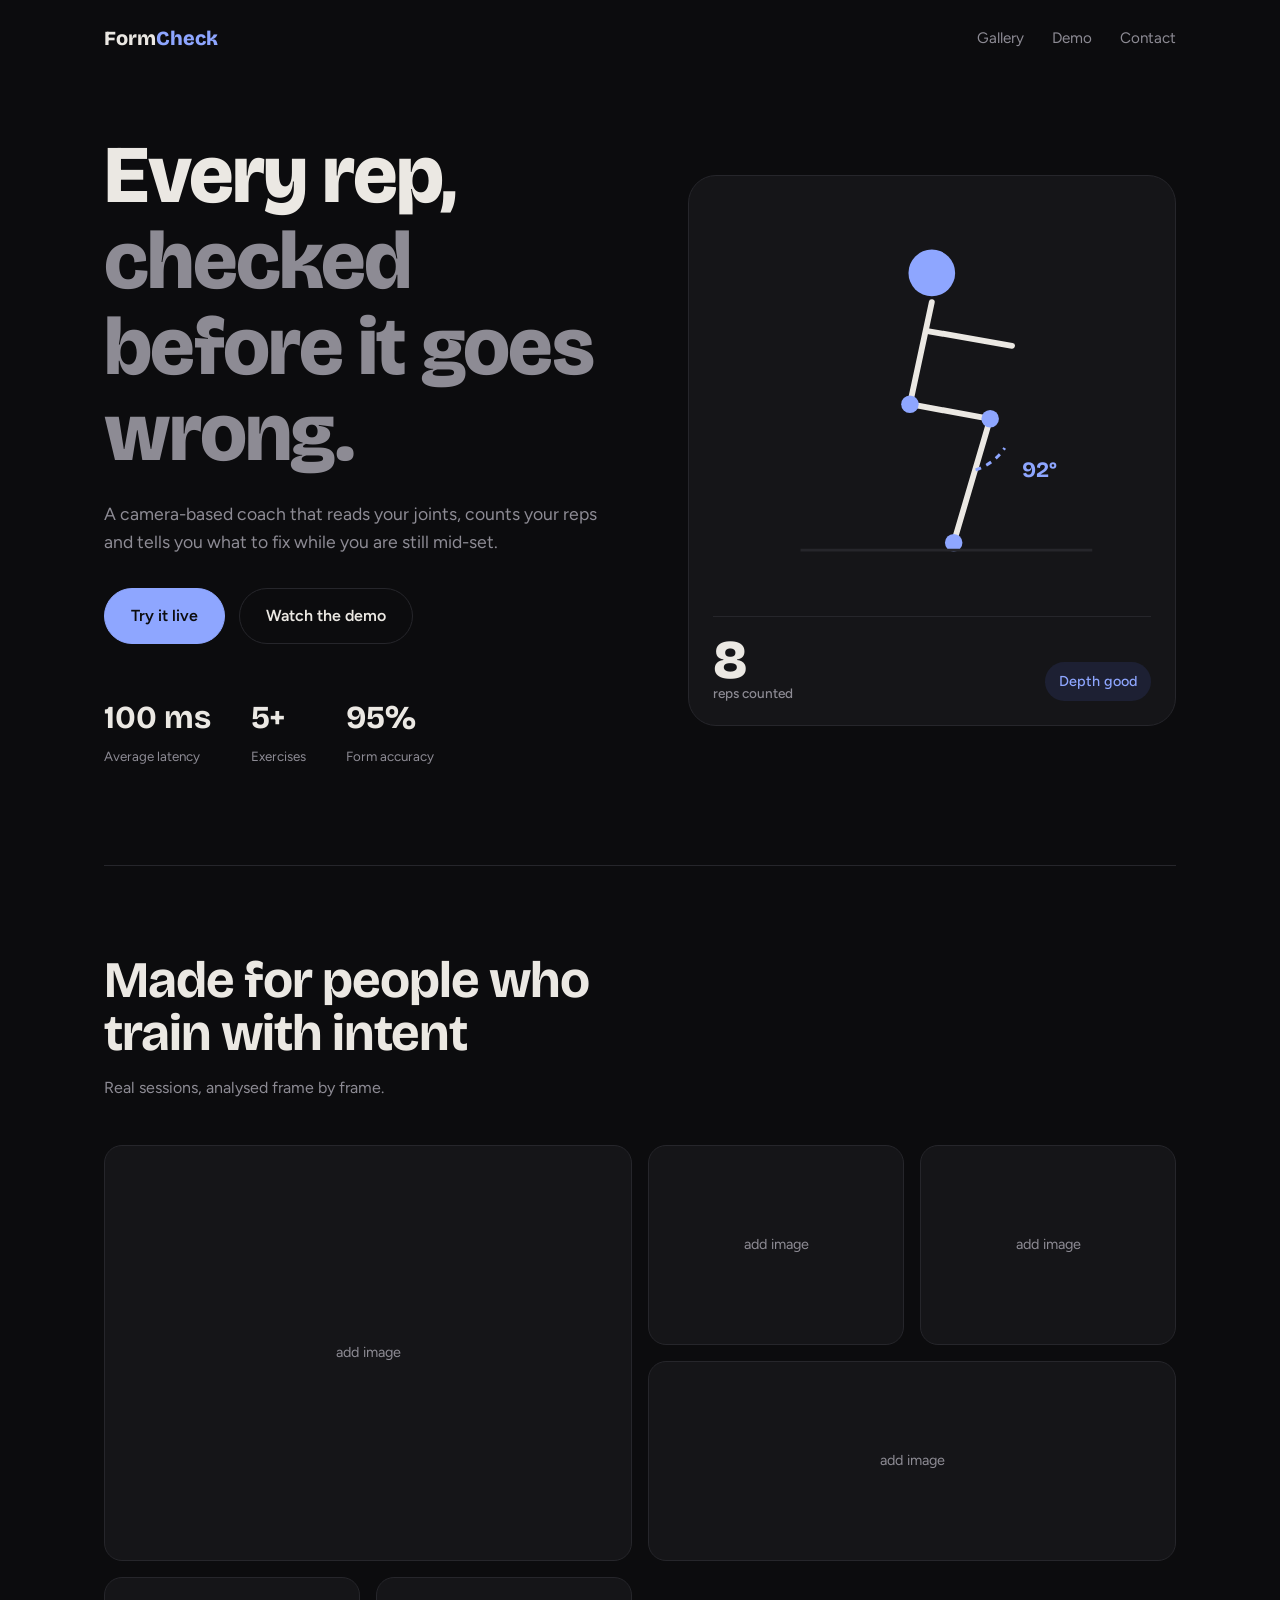
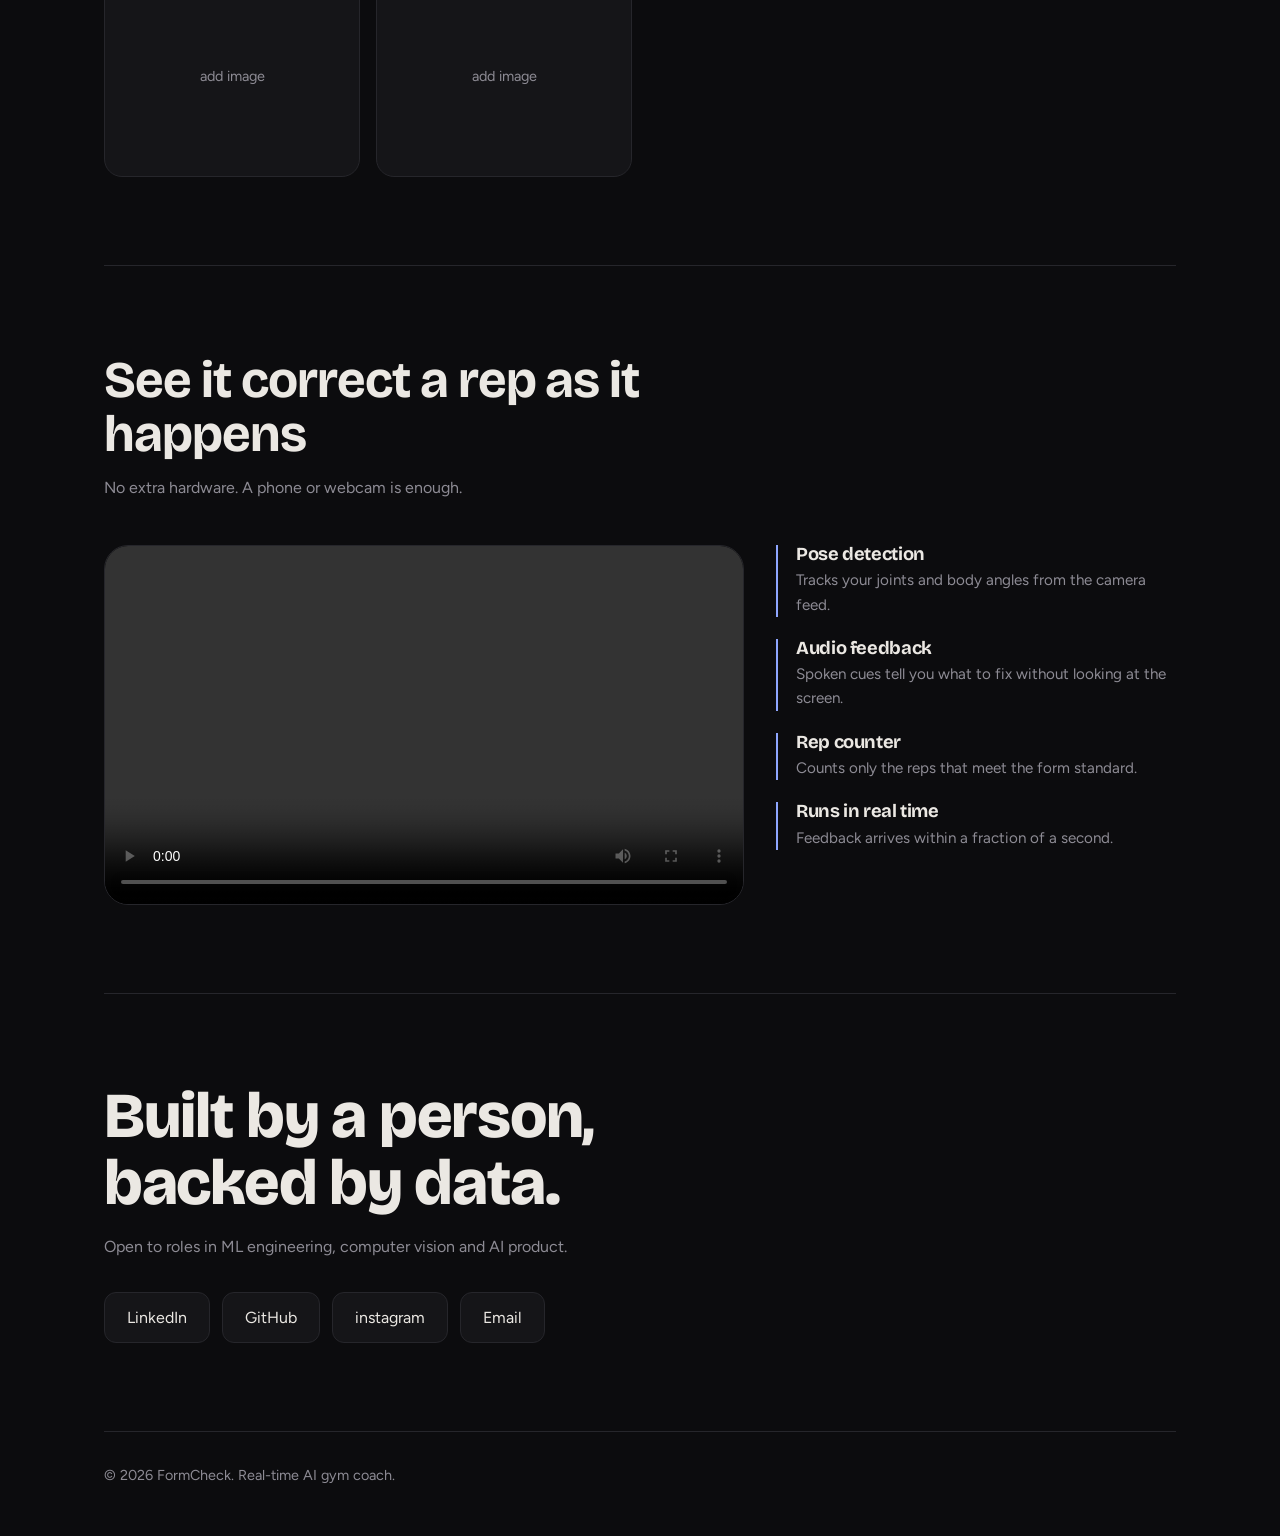
==== index.html @ 4131dc93 "Initial landing page" ====
<!doctype html>
<html lang="en">
<head>
<meta charset="UTF-8" />
<meta name="viewport" content="width=device-width, initial-scale=1.0" />
<title>FormCheck – Real-time AI Gym Coach</title>
<link rel="preconnect" href="https://fonts.googleapis.com" />
<link rel="preconnect" href="https://fonts.gstatic.com" crossorigin />
<link href="https://fonts.googleapis.com/css2?family=Bricolage+Grotesque:opsz,wght@12..96,500;12..96,700;12..96,800&family=Figtree:wght@400;500;600&display=swap" rel="stylesheet" />
<link rel="stylesheet" href="style.css" />
</head>
<body>
<div class="wrap">
  <nav class="nav">
    <div class="brand">Form<i>Check</i></div>
    <div class="nav-links">
      <a href="#gallery">Gallery</a>
      <a href="#demo">Demo</a>
      <a href="#contact">Contact</a>
    </div>
  </nav>

  <header class="hero">
    <div>
      <h1>Every rep, <span>checked before it goes wrong.</span></h1>
      <p>A camera-based coach that reads your joints, counts your reps and tells you what to fix while you are still mid-set.</p>
      <div class="btns">
        <a class="btn primary" href="https://ai--realtime-gym-coach.streamlit.app/" target="_blank" rel="noopener noreferrer">Try it live</a>
        <a class="btn ghost" href="#demo">Watch the demo</a>
      </div>
      <div class="stats">
        <div><b>100 ms</b><small>Average latency</small></div>
        <div><b>5+</b><small>Exercises</small></div>
        <div><b>95%</b><small>Form accuracy</small></div>
      </div>
    </div>

    <div class="pose" aria-label="Live squat analysis preview">
      <svg viewBox="0 0 300 280" role="img" aria-label="Stick figure squatting with knee angle">
        <g id="figure">
          <path class="bone" d="M150 70 L135 140" />
          <path class="bone" d="M135 140 L190 150" />
          <path class="bone" d="M190 150 L165 235" />
          <path class="bone" d="M148 90 L205 100" />
          <circle class="joint" cx="150" cy="50" r="16" />
          <circle class="joint" cx="135" cy="140" r="6" />
          <circle class="joint" cx="190" cy="150" r="6" />
          <circle class="joint" cx="165" cy="235" r="6" />
          <path class="arc" d="M180 185 A38 38 0 0 0 200 170" />
          <text x="212" y="190" id="angle">92°</text>
        </g>
        <line x1="60" y1="240" x2="260" y2="240" stroke="#26262b" stroke-width="2" />
      </svg>
      <div class="readout">
        <div class="reps"><span id="count">8</span><small>reps counted</small></div>
        <div class="cue" id="cue">Depth good</div>
      </div>
    </div>
  </header>

  <section id="gallery">
    <div class="sec-head">
      <h2>Made for people who train with intent</h2>
      <p>Real sessions, analysed frame by frame.</p>
    </div>
    <div class="bento">
      <div class="tile big"><img src="./IMGs/i1.png" alt="Squat form analysis" onerror="this.parentElement.classList.add('placeholder')" /></div>
      <div class="tile"><img src="./IMGs/i2.png" alt="Deadlift posture feedback" onerror="this.parentElement.classList.add('placeholder')" /></div>
      <div class="tile"><img src="./IMGs/i3.png" alt="Overhead press alignment" onerror="this.parentElement.classList.add('placeholder')" /></div>
      <div class="tile wide"><img src="./IMGs/i4.png" alt="Lunge tracking" onerror="this.parentElement.classList.add('placeholder')" /></div>
      <div class="tile"><img src="./IMGs/i5.png" alt="Push-up form" onerror="this.parentElement.classList.add('placeholder')" /></div>
      <div class="tile"><img src="./IMGs/i6.png" alt="Rep counting overlay" onerror="this.parentElement.classList.add('placeholder')" /></div>
    </div>
  </section>

  <section id="demo">
    <div class="sec-head">
      <h2>See it correct a rep as it happens</h2>
      <p>No extra hardware. A phone or webcam is enough.</p>
    </div>
    <div class="demo">
      <div class="video"><video src="videos/video.mp4" controls playsinline></video></div>
      <ul class="features">
        <li><h3>Pose detection</h3><p>Tracks your joints and body angles from the camera feed.</p></li>
        <li><h3>Audio feedback</h3><p>Spoken cues tell you what to fix without looking at the screen.</p></li>
        <li><h3>Rep counter</h3><p>Counts only the reps that meet the form standard.</p></li>
        <li><h3>Runs in real time</h3><p>Feedback arrives within a fraction of a second.</p></li>
      </ul>
    </div>
  </section>

  <section class="contact" id="contact">
    <h2>Built by a person, backed by data.</h2>
    <p>Open to roles in ML engineering, computer vision and AI product.</p>
    <div class="links">
      <a href="https://www.linkedin.com/in/surajkhade-sk072005/" target="_blank" rel="noopener">LinkedIn</a>
      <a href="https://github.com/Surajkhade07" target="_blank" rel="noopener">GitHub</a>
      <a href="https://twitter.com/YOUR-HANDLE" target="_blank" rel="noopener">instagram</a>
      <a href="khadesuraj80@gmail.com">Email</a>
    </div>
  </section>

  <footer>© 2026 FormCheck. Real-time AI gym coach.</footer>
</div>

<script>
  // Demo readout: the rep counter and knee angle cycle to show the product idea.
  (function () {
    var reduce = window.matchMedia("(prefers-reduced-motion: reduce)").matches;
    if (reduce) return;
    var count = document.getElementById("count");
    var angle = document.getElementById("angle");
    var cue = document.getElementById("cue");
    var fig = document.getElementById("figure");
    var n = 8, down = false;
    setInterval(function () {
      down = !down;
      fig.style.transform = down ? "translateY(0)" : "translateY(-14px)";
      angle.textContent = down ? "92°" : "141°";
      cue.textContent = down ? "Depth good" : "Stand tall";
      if (!down) { n++; count.textContent = n; }
    }, 1400);
  })();
</script>
</body>
</html>
---- style.css ----
:root {
  --bg: #0c0c0e;
  --panel: #151518;
  --line: #26262b;
  --text: #ebe8e3;
  --muted: #8d8b94;
  --accent: #8ea6ff;
  --radius: 18px;
}
* { box-sizing: border-box; margin: 0; padding: 0; }
html { scroll-behavior: smooth; }
body {
  background: var(--bg);
  color: var(--text);
  font-family: "Figtree", system-ui, sans-serif;
  line-height: 1.6;
}
a { color: inherit; text-decoration: none; }
:focus-visible { outline: 2px solid var(--accent); outline-offset: 3px; }
.wrap { max-width: 1120px; margin: 0 auto; padding: 0 24px; }
h1, h2, h3 { font-family: "Bricolage Grotesque", sans-serif; line-height: 1.05; letter-spacing: -0.02em; }

/* NAV */
.nav { display: flex; justify-content: space-between; align-items: center; padding: 22px 0; }
.brand { font-family: "Bricolage Grotesque", sans-serif; font-weight: 800; font-size: 1.25rem; }
.brand i { color: var(--accent); font-style: normal; }
.nav-links { display: flex; gap: 28px; color: var(--muted); font-size: .95rem; }
.nav-links a:hover { color: var(--text); }

/* HERO */
.hero { display: grid; grid-template-columns: 1.1fr 1fr; gap: 48px; align-items: center; padding: 56px 0 96px; }
.hero h1 { font-size: clamp(2.8rem, 6.4vw, 5.4rem); font-weight: 800; }
.hero h1 span { color: var(--muted); }
.hero p { margin: 24px 0 32px; color: var(--muted); font-size: 1.1rem; max-width: 46ch; }
.btns { display: flex; gap: 14px; flex-wrap: wrap; }
.btn { padding: 14px 26px; border-radius: 999px; font-weight: 600; border: 1px solid var(--line); transition: background .2s, border-color .2s; }
.btn.primary { background: var(--accent); color: #0c0c0e; border-color: var(--accent); }
.btn.primary:hover { background: #a9bbff; }
.btn.ghost:hover { border-color: var(--muted); }
.stats { display: flex; gap: 40px; margin-top: 48px; }
.stats b { display: block; font-family: "Bricolage Grotesque", sans-serif; font-size: 2rem; }
.stats small { color: var(--muted); }

/* POSE PANEL */
.pose { background: var(--panel); border: 1px solid var(--line); border-radius: 28px; padding: 24px; position: relative; }
.pose svg { width: 100%; height: auto; display: block; }
.pose .bone { stroke: var(--text); stroke-width: 4; stroke-linecap: round; fill: none; }
.pose .joint { fill: var(--accent); }
.pose .arc { stroke: var(--accent); stroke-width: 2; fill: none; stroke-dasharray: 4 4; }
.pose text { fill: var(--accent); font-family: "Bricolage Grotesque", sans-serif; font-size: 15px; font-weight: 700; }
.readout { display: flex; justify-content: space-between; align-items: flex-end; margin-top: 8px; padding-top: 16px; border-top: 1px solid var(--line); }
.reps { font-family: "Bricolage Grotesque", sans-serif; font-size: 3.4rem; font-weight: 800; line-height: 1; }
.reps small { display: block; font-family: "Figtree", sans-serif; font-size: .85rem; font-weight: 500; color: var(--muted); }
.cue { background: #1d2033; color: var(--accent); padding: 8px 14px; border-radius: 999px; font-size: .9rem; font-weight: 500; }

/* SECTIONS */
section { padding: 88px 0; border-top: 1px solid var(--line); }
.sec-head { max-width: 560px; margin-bottom: 44px; }
.sec-head h2 { font-size: clamp(2rem, 4vw, 3.2rem); font-weight: 700; }
.sec-head p { color: var(--muted); margin-top: 14px; }

/* GALLERY BENTO */
.bento { display: grid; grid-template-columns: repeat(4, 1fr); grid-auto-rows: 200px; gap: 16px; }
.tile { background: var(--panel); border: 1px solid var(--line); border-radius: var(--radius); overflow: hidden; position: relative; }
.tile img { width: 100%; height: 100%; object-fit: cover; display: block; }
.tile.big { grid-column: span 2; grid-row: span 2; }
.tile.wide { grid-column: span 2; }
.tile.placeholder { display: grid; place-items: center; color: var(--muted); font-size: .9rem; }
.tile.placeholder::after { content: "add image"; }
.tile.placeholder img { display: none; }

/* DEMO */
.demo { display: grid; grid-template-columns: 1.6fr 1fr; gap: 32px; align-items: start; }
.video { border-radius: 24px; overflow: hidden; border: 1px solid var(--line); background: #000; aspect-ratio: 16/9; }
.video video { width: 100%; height: 100%; display: block; object-fit: cover; }
.features { list-style: none; display: grid; gap: 22px; }
.features li { padding-left: 18px; border-left: 2px solid var(--accent); }
.features h3 { font-size: 1.15rem; margin-bottom: 4px; }
.features p { color: var(--muted); font-size: .95rem; }

/* CONTACT */
.contact h2 { font-size: clamp(2.2rem, 5vw, 4rem); font-weight: 800; max-width: 14ch; }
.contact p { color: var(--muted); margin: 18px 0 32px; max-width: 48ch; }
.links { display: flex; flex-wrap: wrap; gap: 12px; }
.links a { padding: 12px 22px; border: 1px solid var(--line); border-radius: 12px; background: var(--panel); transition: border-color .2s, color .2s; }
.links a:hover { border-color: var(--accent); color: var(--accent); }
footer { padding: 32px 0 48px; color: var(--muted); font-size: .9rem; border-top: 1px solid var(--line); }

/* load-in: one orchestrated moment */
.pose { animation: rise .8s ease both; }
@keyframes rise { from { opacity: 0; transform: translateY(20px); } to { opacity: 1; transform: none; } }
#figure { transition: transform .9s ease-in-out; }
@media (prefers-reduced-motion: reduce) { .pose { animation: none; } #figure { transition: none; } html { scroll-behavior: auto; } }

/* RESPONSIVE */
@media (max-width: 860px) {
  .hero, .demo { grid-template-columns: 1fr; }
  .bento { grid-template-columns: repeat(2, 1fr); grid-auto-rows: 170px; }
  .nav-links { gap: 16px; }
}
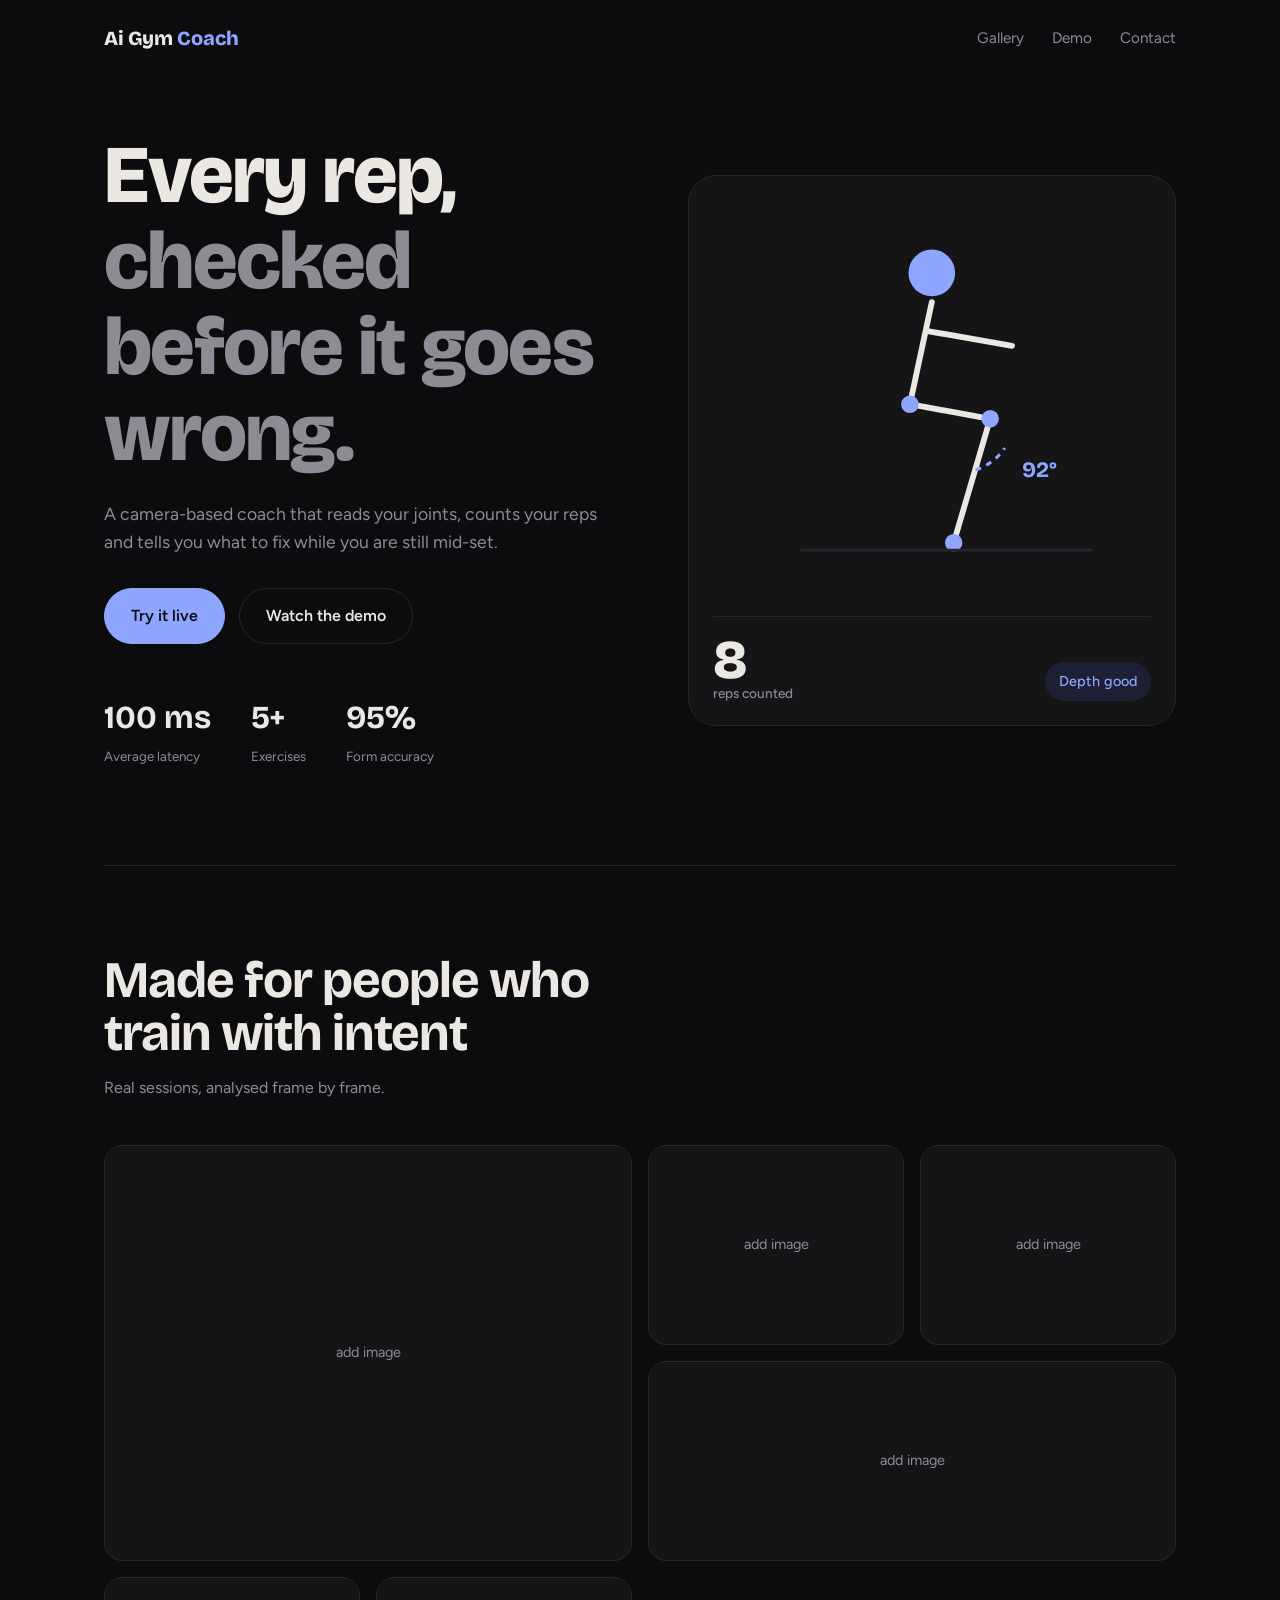
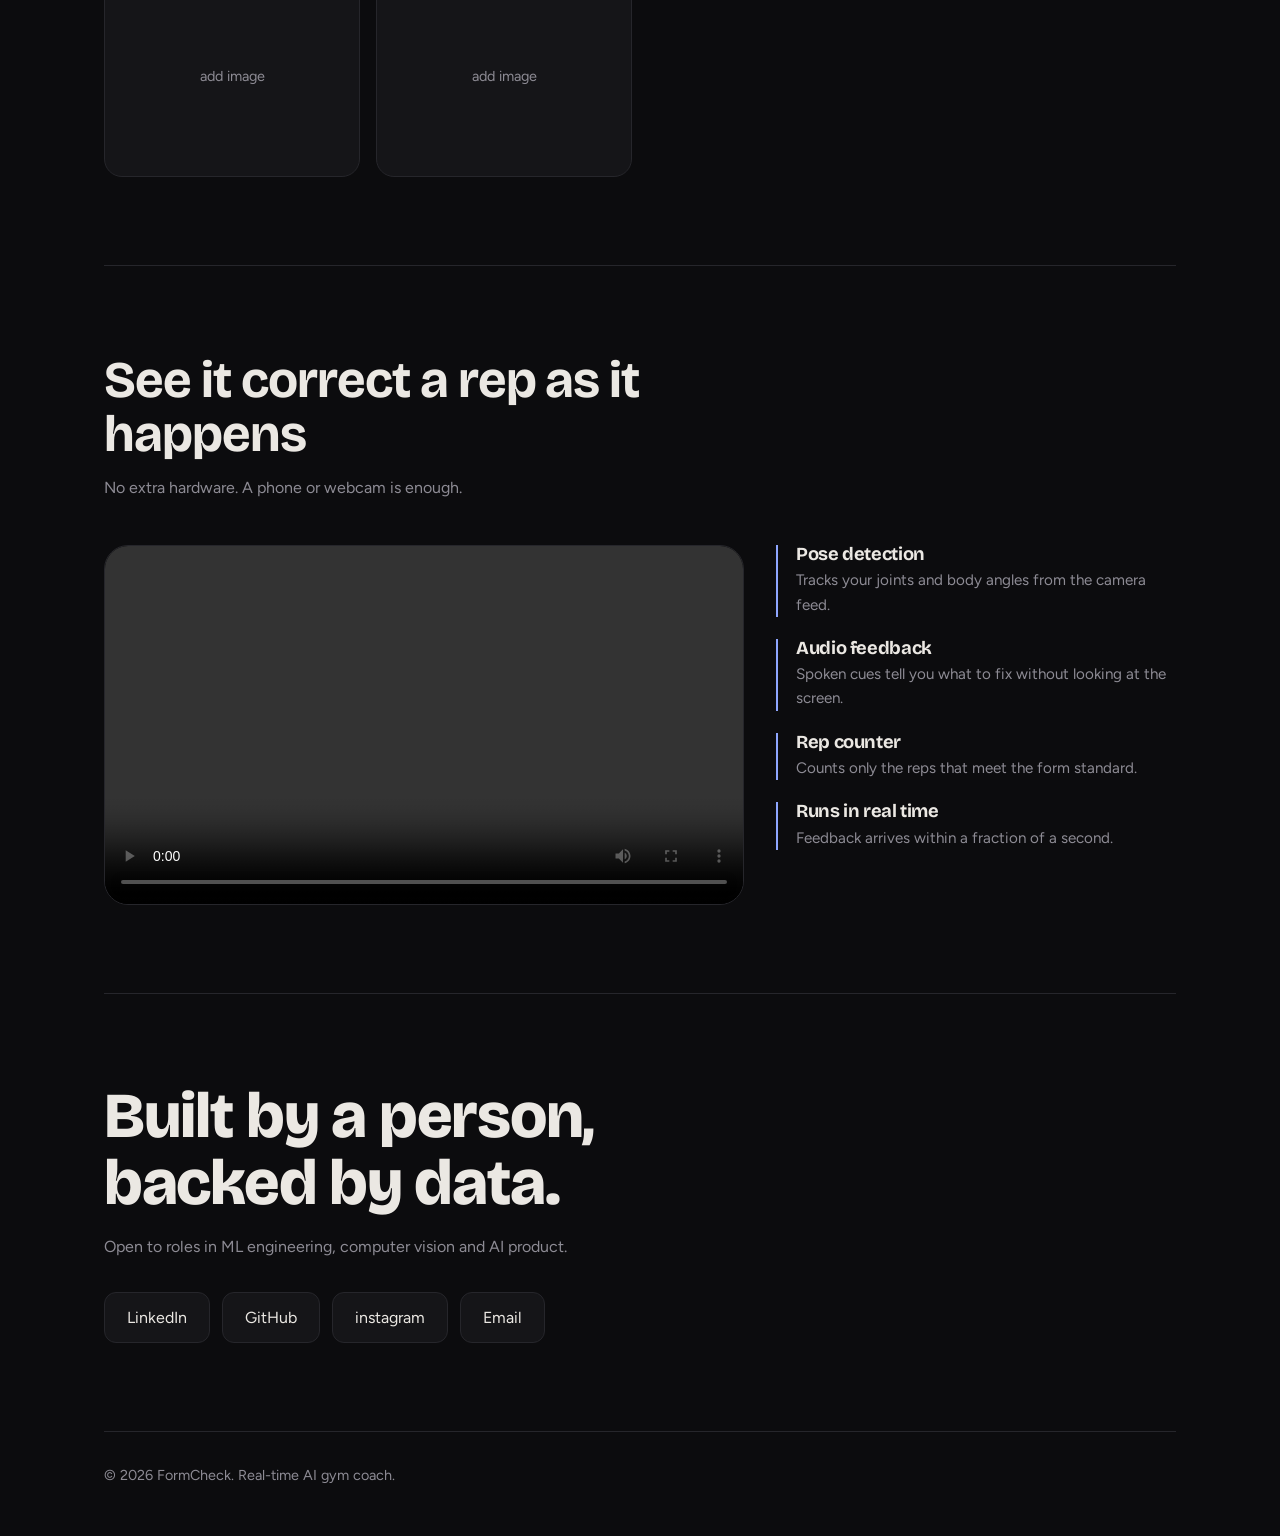
==== commit b124f317: "changes" ====
--- a/index.html
+++ b/index.html
@@ -12,7 +12,7 @@
 <body>
 <div class="wrap">
   <nav class="nav">
-    <div class="brand">Form<i>Check</i></div>
+    <div class="brand">Ai Gym <i>Coach</i></div>
     <div class="nav-links">
       <a href="#gallery">Gallery</a>
       <a href="#demo">Demo</a>
@@ -95,7 +95,10 @@
     <div class="links">
       <a href="https://www.linkedin.com/in/surajkhade-sk072005/" target="_blank" rel="noopener">LinkedIn</a>
       <a href="https://github.com/Surajkhade07" target="_blank" rel="noopener">GitHub</a>
-      <a href="https://twitter.com/YOUR-HANDLE" target="_blank" rel="noopener">instagram</a>
+      <a href="https://twitter.com/YOUR-HANDLE
+      
+      
+      " target="_blank" rel="noopener">instagram</a>
       <a href="khadesuraj80@gmail.com">Email</a>
     </div>
   </section>
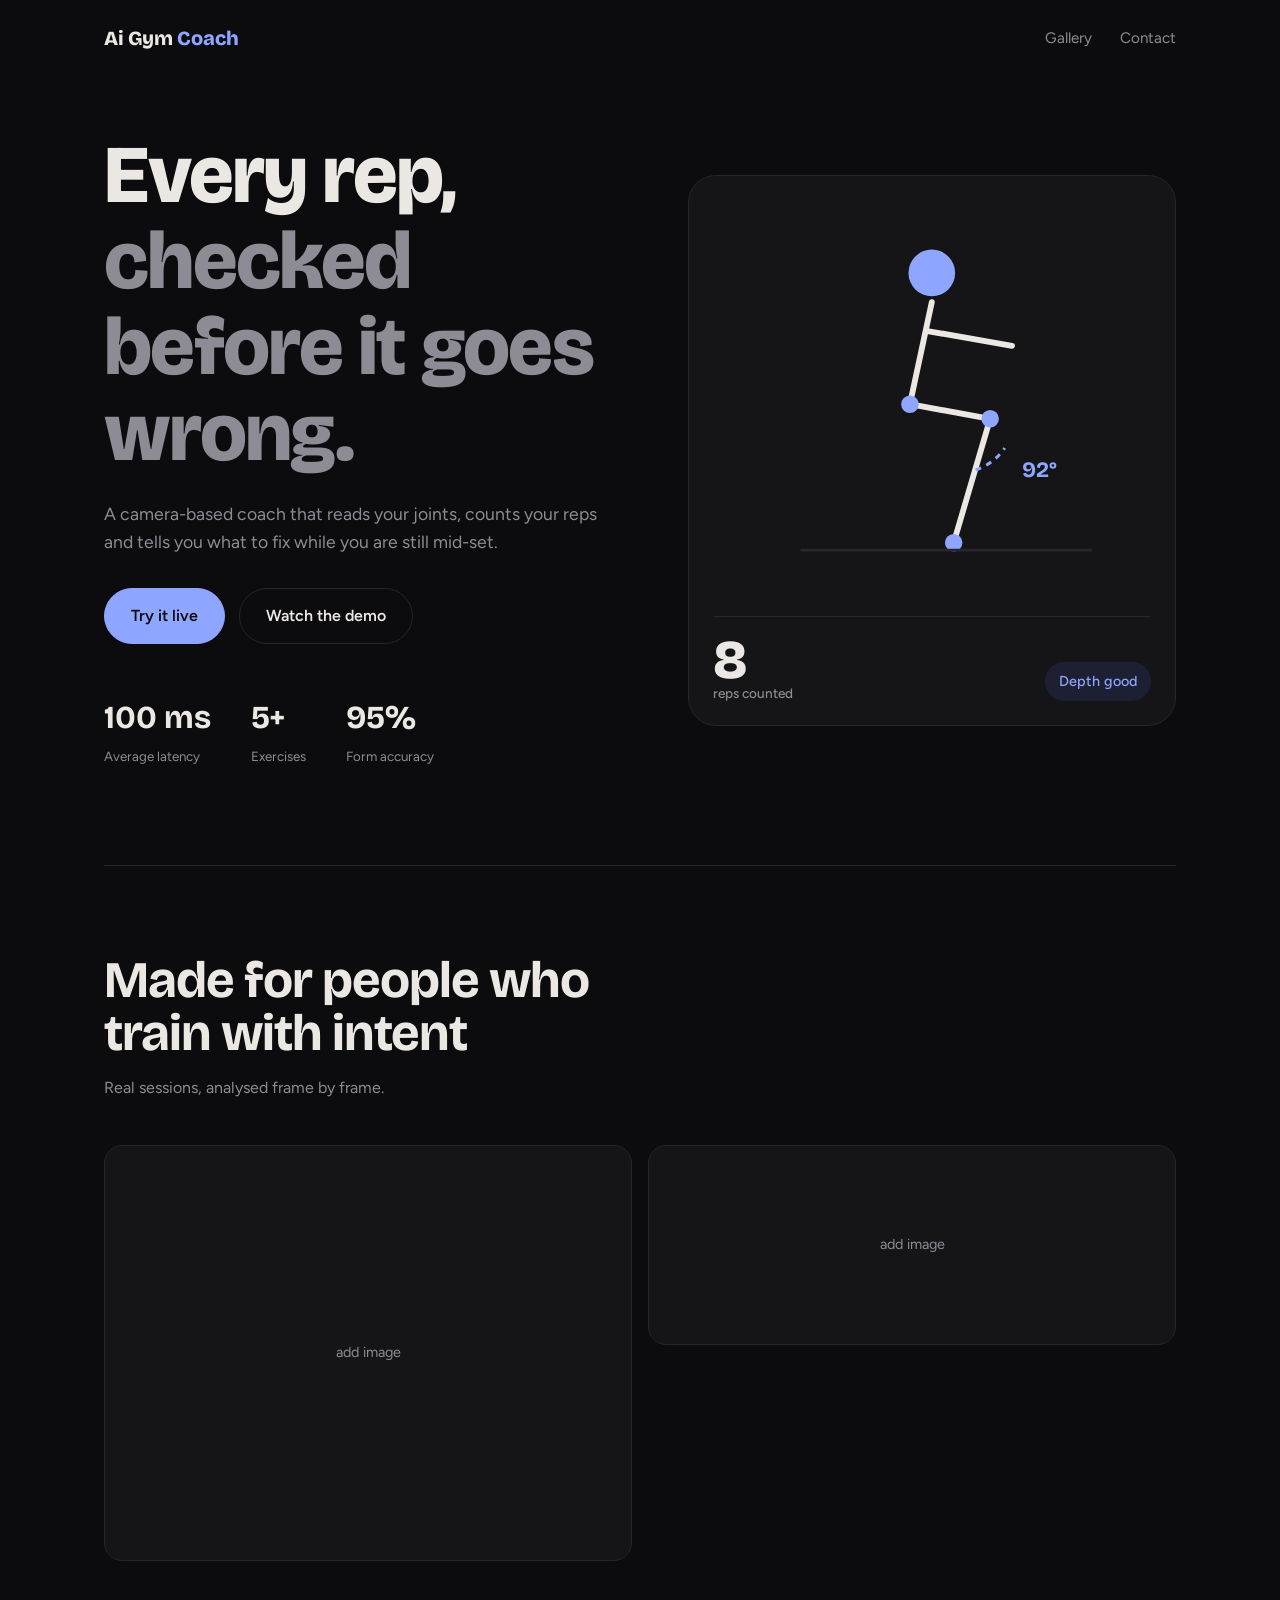
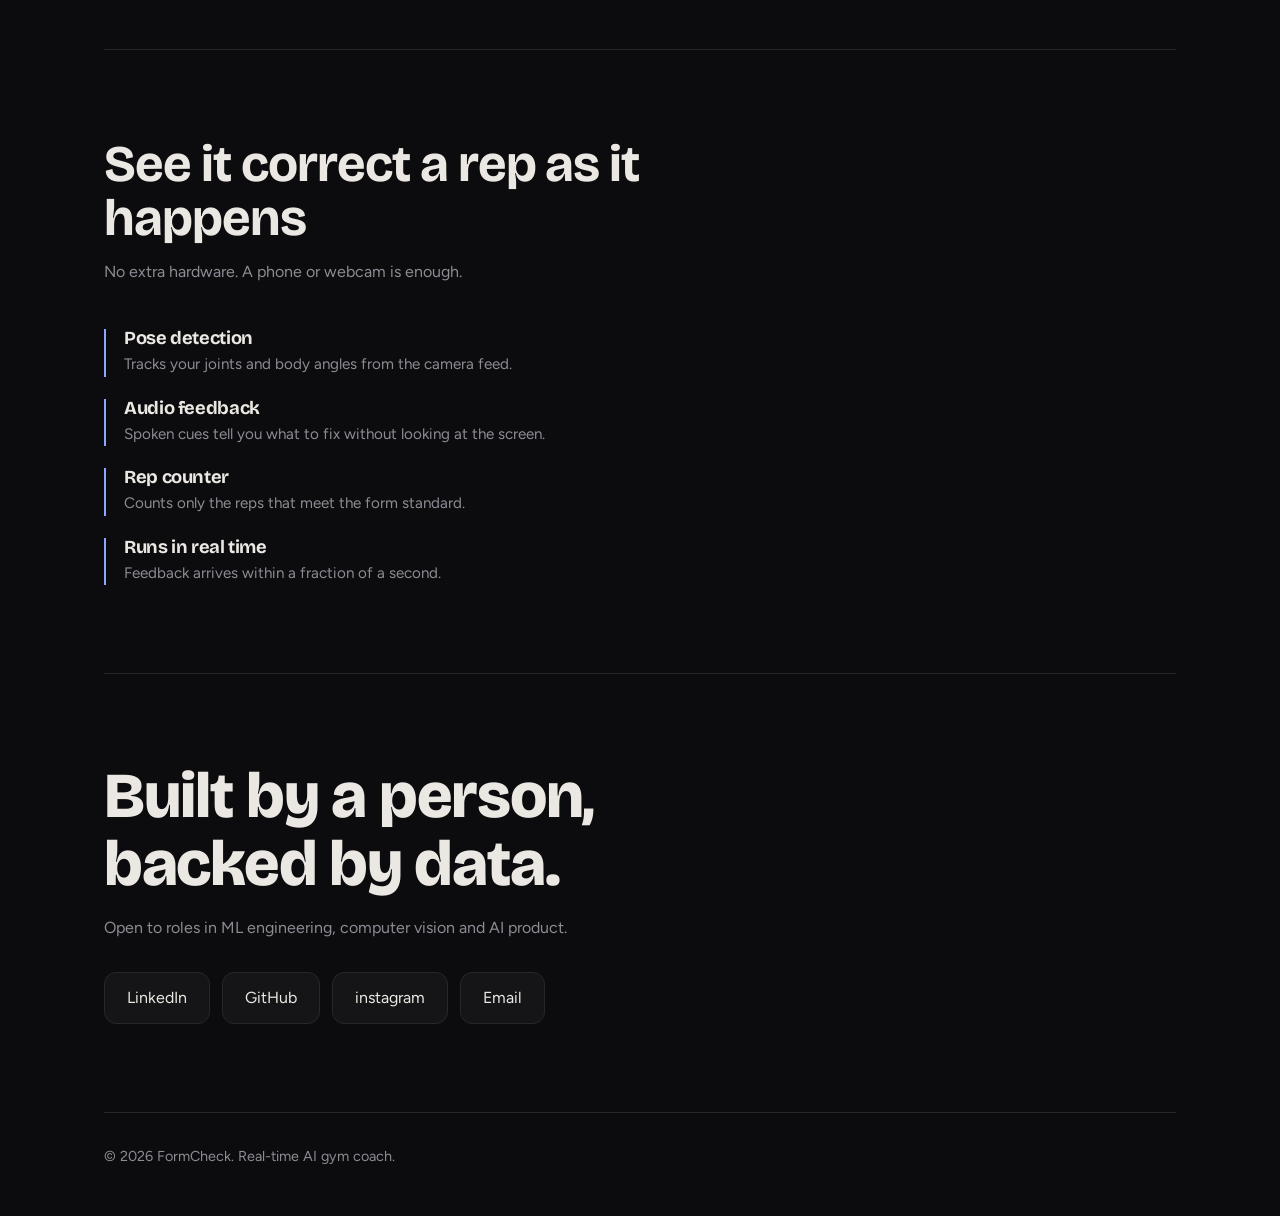
==== commit c0269eee: "Update nav links and gallery tiles" ====
--- a/index.html
+++ b/index.html
@@ -15,7 +15,6 @@
     <div class="brand">Ai Gym <i>Coach</i></div>
     <div class="nav-links">
       <a href="#gallery">Gallery</a>
-      <a href="#demo">Demo</a>
       <a href="#contact">Contact</a>
     </div>
   </nav>
@@ -64,12 +63,8 @@
       <p>Real sessions, analysed frame by frame.</p>
     </div>
     <div class="bento">
-      <div class="tile big"><img src="./IMGs/i1.png" alt="Squat form analysis" onerror="this.parentElement.classList.add('placeholder')" /></div>
-      <div class="tile"><img src="./IMGs/i2.png" alt="Deadlift posture feedback" onerror="this.parentElement.classList.add('placeholder')" /></div>
-      <div class="tile"><img src="./IMGs/i3.png" alt="Overhead press alignment" onerror="this.parentElement.classList.add('placeholder')" /></div>
-      <div class="tile wide"><img src="./IMGs/i4.png" alt="Lunge tracking" onerror="this.parentElement.classList.add('placeholder')" /></div>
-      <div class="tile"><img src="./IMGs/i5.png" alt="Push-up form" onerror="this.parentElement.classList.add('placeholder')" /></div>
-      <div class="tile"><img src="./IMGs/i6.png" alt="Rep counting overlay" onerror="this.parentElement.classList.add('placeholder')" /></div>
+      <div class="tile big"><img src="images/img1.png" alt="Squat form analysis" onerror="this.parentElement.classList.add('placeholder')" /></div>
+      <div class="tile wide"><img src="images/img2.png" alt="Lunge tracking" onerror="this.parentElement.classList.add('placeholder')" /></div>
     </div>
   </section>
 
@@ -79,7 +74,7 @@
       <p>No extra hardware. A phone or webcam is enough.</p>
     </div>
     <div class="demo">
-      <div class="video"><video src="videos/video.mp4" controls playsinline></video></div>
+   
       <ul class="features">
         <li><h3>Pose detection</h3><p>Tracks your joints and body angles from the camera feed.</p></li>
         <li><h3>Audio feedback</h3><p>Spoken cues tell you what to fix without looking at the screen.</p></li>
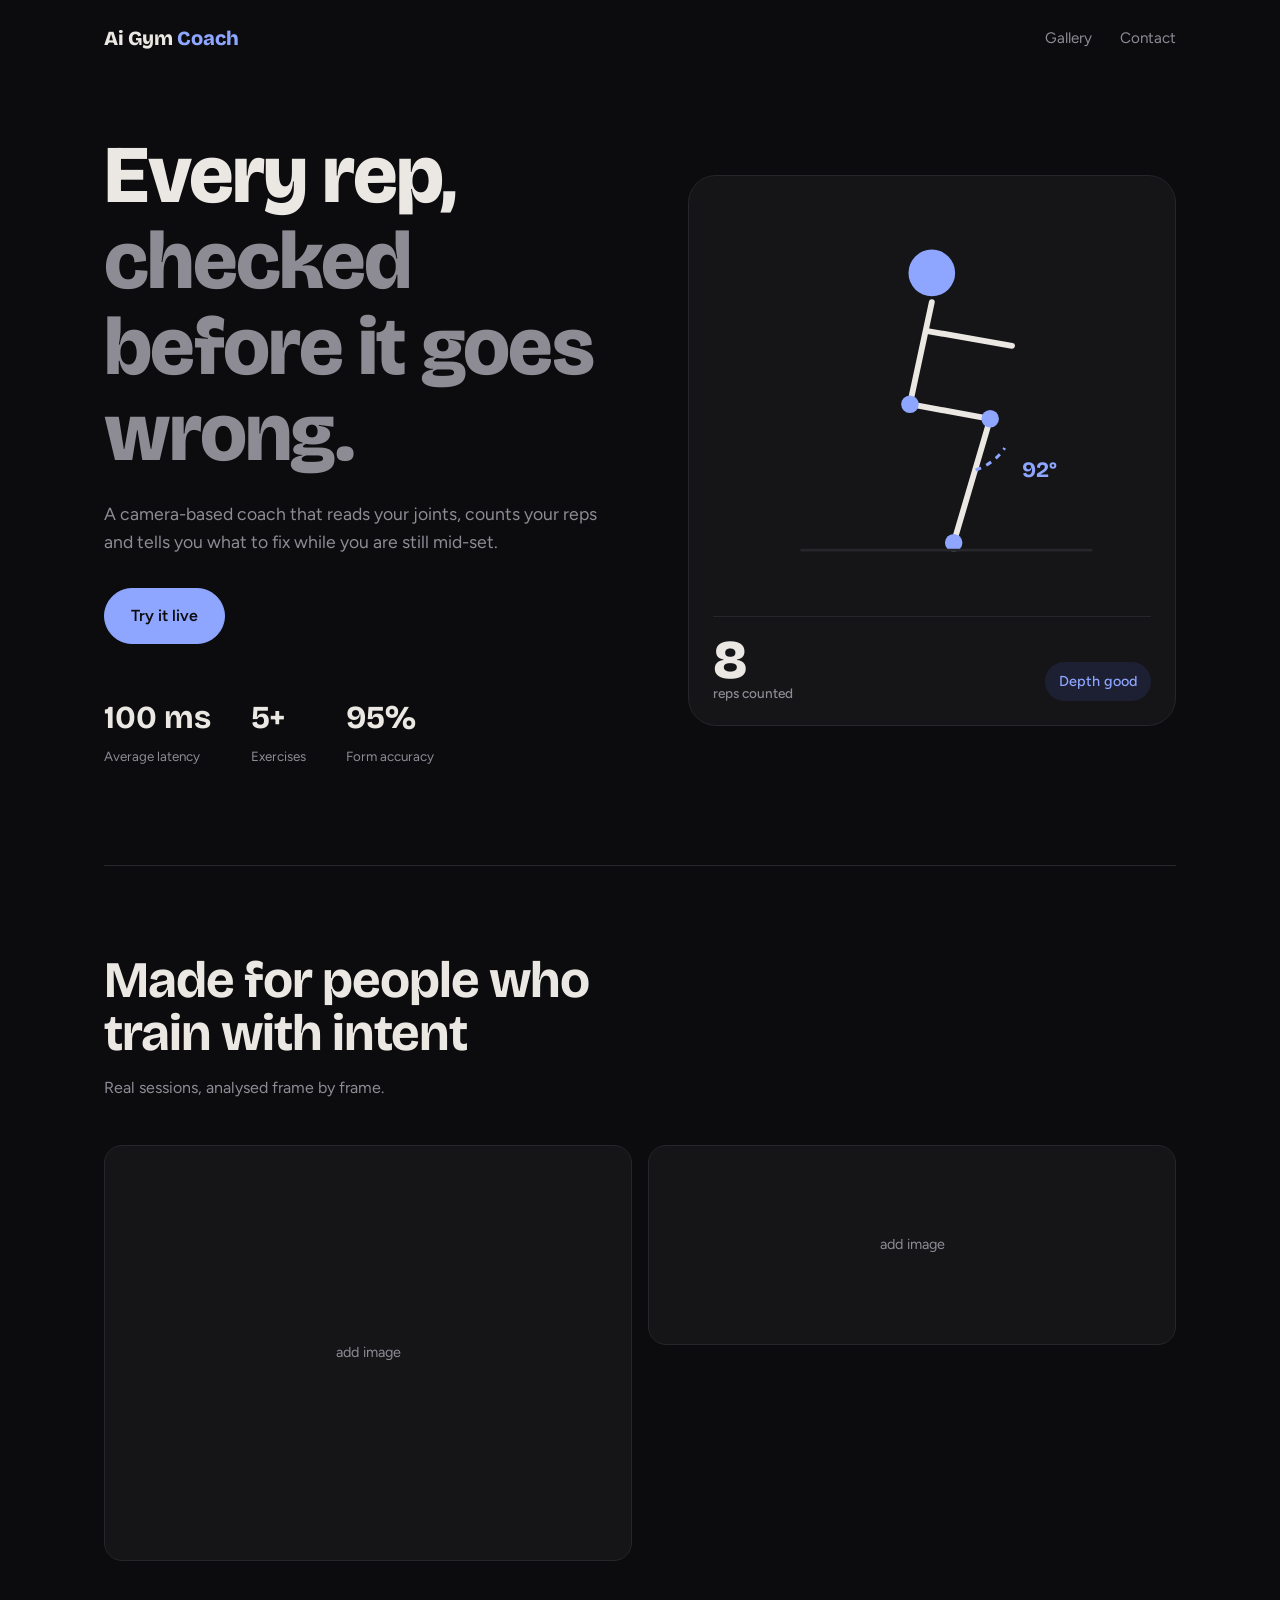
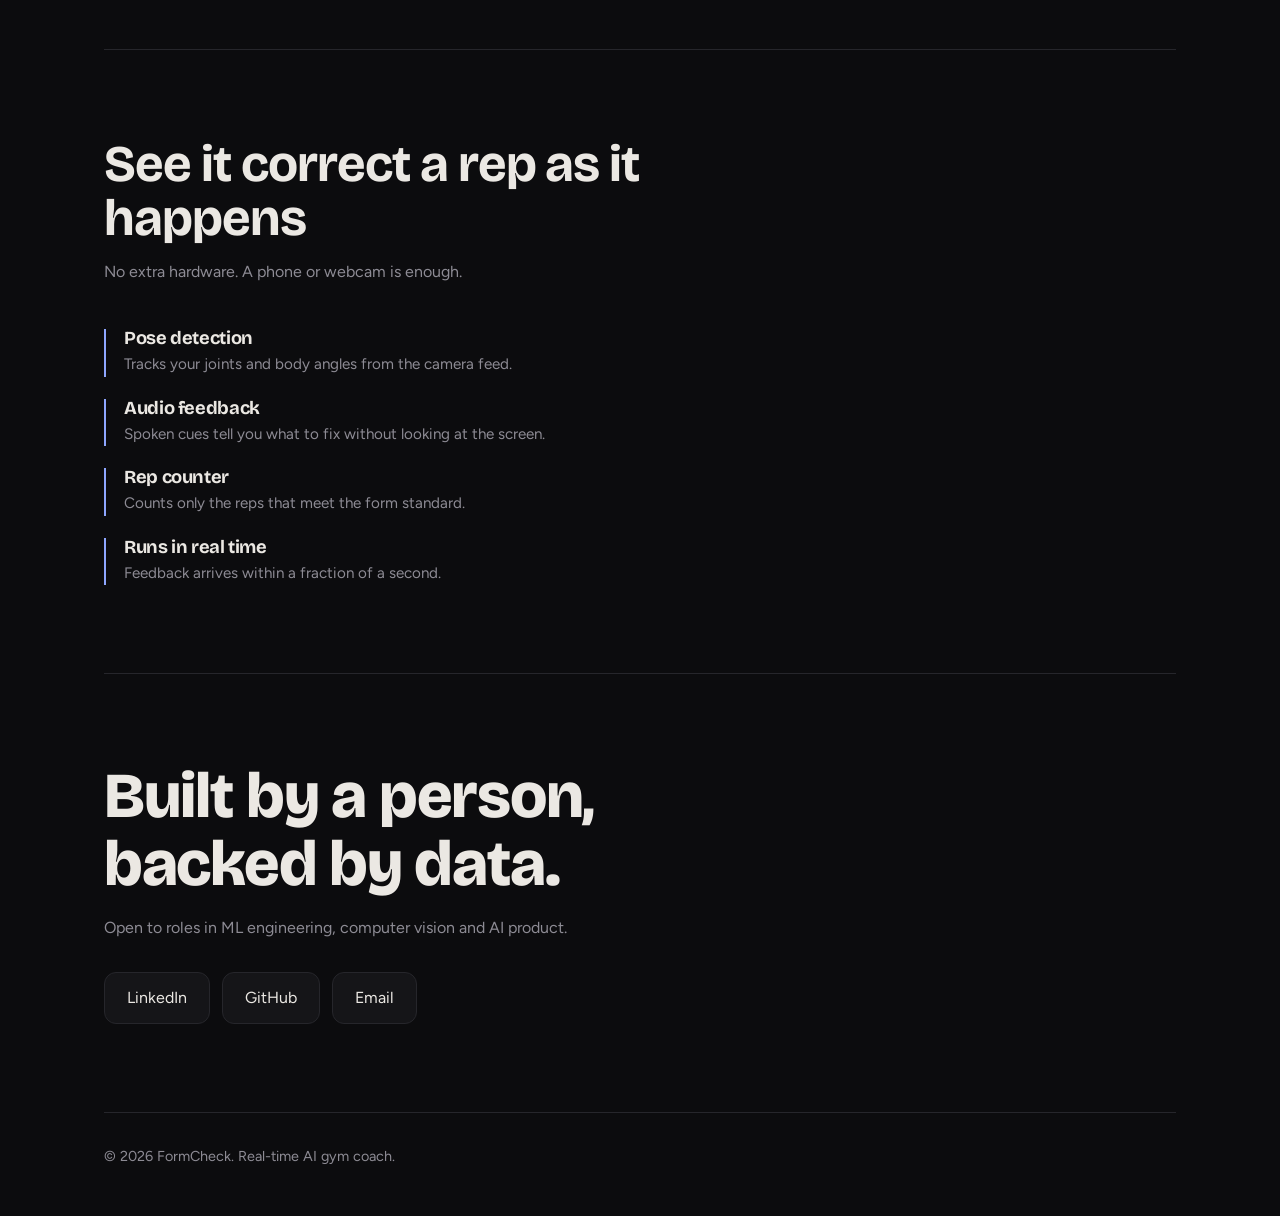
==== commit dd15239a: "Update contact section links and markup formatting" ====
--- a/index.html
+++ b/index.html
@@ -1,124 +1,140 @@
 <!doctype html>
 <html lang="en">
+
 <head>
-<meta charset="UTF-8" />
-<meta name="viewport" content="width=device-width, initial-scale=1.0" />
-<title>FormCheck – Real-time AI Gym Coach</title>
-<link rel="preconnect" href="https://fonts.googleapis.com" />
-<link rel="preconnect" href="https://fonts.gstatic.com" crossorigin />
-<link href="https://fonts.googleapis.com/css2?family=Bricolage+Grotesque:opsz,wght@12..96,500;12..96,700;12..96,800&family=Figtree:wght@400;500;600&display=swap" rel="stylesheet" />
-<link rel="stylesheet" href="style.css" />
+  <meta charset="UTF-8" />
+  <meta name="viewport" content="width=device-width, initial-scale=1.0" />
+  <title>FormCheck – Real-time AI Gym Coach</title>
+  <link rel="preconnect" href="https://fonts.googleapis.com" />
+  <link rel="preconnect" href="https://fonts.gstatic.com" crossorigin />
+  <link
+    href="https://fonts.googleapis.com/css2?family=Bricolage+Grotesque:opsz,wght@12..96,500;12..96,700;12..96,800&family=Figtree:wght@400;500;600&display=swap"
+    rel="stylesheet" />
+  <link rel="stylesheet" href="style.css" />
 </head>
+
 <body>
-<div class="wrap">
-  <nav class="nav">
-    <div class="brand">Ai Gym <i>Coach</i></div>
-    <div class="nav-links">
-      <a href="#gallery">Gallery</a>
-      <a href="#contact">Contact</a>
-    </div>
-  </nav>
+  <div class="wrap">
+    <nav class="nav">
+      <div class="brand">Ai Gym <i>Coach</i></div>
+      <div class="nav-links">
+        <a href="#gallery">Gallery</a>
+        <a href="#contact">Contact</a>
+      </div>
+    </nav>
 
-  <header class="hero">
-    <div>
-      <h1>Every rep, <span>checked before it goes wrong.</span></h1>
-      <p>A camera-based coach that reads your joints, counts your reps and tells you what to fix while you are still mid-set.</p>
-      <div class="btns">
-        <a class="btn primary" href="https://ai--realtime-gym-coach.streamlit.app/" target="_blank" rel="noopener noreferrer">Try it live</a>
-        <a class="btn ghost" href="#demo">Watch the demo</a>
+    <header class="hero">
+      <div>
+        <h1>Every rep, <span>checked before it goes wrong.</span></h1>
+        <p>A camera-based coach that reads your joints, counts your reps and tells you what to fix while you are still
+          mid-set.</p>
+        <div class="btns">
+          <a class="btn primary" href="https://ai--realtime-gym-coach.streamlit.app/" target="_blank"
+            rel="noopener noreferrer">Try it live</a>
+        </div>
+        <div class="stats">
+          <div><b>100 ms</b><small>Average latency</small></div>
+          <div><b>5+</b><small>Exercises</small></div>
+          <div><b>95%</b><small>Form accuracy</small></div>
+        </div>
       </div>
-      <div class="stats">
-        <div><b>100 ms</b><small>Average latency</small></div>
-        <div><b>5+</b><small>Exercises</small></div>
-        <div><b>95%</b><small>Form accuracy</small></div>
+
+      <div class="pose" aria-label="Live squat analysis preview">
+        <svg viewBox="0 0 300 280" role="img" aria-label="Stick figure squatting with knee angle">
+          <g id="figure">
+            <path class="bone" d="M150 70 L135 140" />
+            <path class="bone" d="M135 140 L190 150" />
+            <path class="bone" d="M190 150 L165 235" />
+            <path class="bone" d="M148 90 L205 100" />
+            <circle class="joint" cx="150" cy="50" r="16" />
+            <circle class="joint" cx="135" cy="140" r="6" />
+            <circle class="joint" cx="190" cy="150" r="6" />
+            <circle class="joint" cx="165" cy="235" r="6" />
+            <path class="arc" d="M180 185 A38 38 0 0 0 200 170" />
+            <text x="212" y="190" id="angle">92°</text>
+          </g>
+          <line x1="60" y1="240" x2="260" y2="240" stroke="#26262b" stroke-width="2" />
+        </svg>
+        <div class="readout">
+          <div class="reps"><span id="count">8</span><small>reps counted</small></div>
+          <div class="cue" id="cue">Depth good</div>
+        </div>
       </div>
-    </div>
+    </header>
 
-    <div class="pose" aria-label="Live squat analysis preview">
-      <svg viewBox="0 0 300 280" role="img" aria-label="Stick figure squatting with knee angle">
-        <g id="figure">
-          <path class="bone" d="M150 70 L135 140" />
-          <path class="bone" d="M135 140 L190 150" />
-          <path class="bone" d="M190 150 L165 235" />
-          <path class="bone" d="M148 90 L205 100" />
-          <circle class="joint" cx="150" cy="50" r="16" />
-          <circle class="joint" cx="135" cy="140" r="6" />
-          <circle class="joint" cx="190" cy="150" r="6" />
-          <circle class="joint" cx="165" cy="235" r="6" />
-          <path class="arc" d="M180 185 A38 38 0 0 0 200 170" />
-          <text x="212" y="190" id="angle">92°</text>
-        </g>
-        <line x1="60" y1="240" x2="260" y2="240" stroke="#26262b" stroke-width="2" />
-      </svg>
-      <div class="readout">
-        <div class="reps"><span id="count">8</span><small>reps counted</small></div>
-        <div class="cue" id="cue">Depth good</div>
+    <section id="gallery">
+      <div class="sec-head">
+        <h2>Made for people who train with intent</h2>
+        <p>Real sessions, analysed frame by frame.</p>
       </div>
-    </div>
-  </header>
+      <div class="bento">
+        <div class="tile big"><img src="images/img1.png" alt="Squat form analysis"
+            onerror="this.parentElement.classList.add('placeholder')" /></div>
+        <div class="tile wide"><img src="images/img2.png" alt="Lunge tracking"
+            onerror="this.parentElement.classList.add('placeholder')" /></div>
+      </div>
+    </section>
 
-  <section id="gallery">
-    <div class="sec-head">
-      <h2>Made for people who train with intent</h2>
-      <p>Real sessions, analysed frame by frame.</p>
-    </div>
-    <div class="bento">
-      <div class="tile big"><img src="images/img1.png" alt="Squat form analysis" onerror="this.parentElement.classList.add('placeholder')" /></div>
-      <div class="tile wide"><img src="images/img2.png" alt="Lunge tracking" onerror="this.parentElement.classList.add('placeholder')" /></div>
-    </div>
-  </section>
+    <section id="demo">
+      <div class="sec-head">
+        <h2>See it correct a rep as it happens</h2>
+        <p>No extra hardware. A phone or webcam is enough.</p>
+      </div>
+      <div class="demo">
 
-  <section id="demo">
-    <div class="sec-head">
-      <h2>See it correct a rep as it happens</h2>
-      <p>No extra hardware. A phone or webcam is enough.</p>
-    </div>
-    <div class="demo">
-   
-      <ul class="features">
-        <li><h3>Pose detection</h3><p>Tracks your joints and body angles from the camera feed.</p></li>
-        <li><h3>Audio feedback</h3><p>Spoken cues tell you what to fix without looking at the screen.</p></li>
-        <li><h3>Rep counter</h3><p>Counts only the reps that meet the form standard.</p></li>
-        <li><h3>Runs in real time</h3><p>Feedback arrives within a fraction of a second.</p></li>
-      </ul>
-    </div>
-  </section>
+        <ul class="features">
+          <li>
+            <h3>Pose detection</h3>
+            <p>Tracks your joints and body angles from the camera feed.</p>
+          </li>
+          <li>
+            <h3>Audio feedback</h3>
+            <p>Spoken cues tell you what to fix without looking at the screen.</p>
+          </li>
+          <li>
+            <h3>Rep counter</h3>
+            <p>Counts only the reps that meet the form standard.</p>
+          </li>
+          <li>
+            <h3>Runs in real time</h3>
+            <p>Feedback arrives within a fraction of a second.</p>
+          </li>
+        </ul>
+      </div>
+    </section>
 
-  <section class="contact" id="contact">
-    <h2>Built by a person, backed by data.</h2>
-    <p>Open to roles in ML engineering, computer vision and AI product.</p>
-    <div class="links">
-      <a href="https://www.linkedin.com/in/surajkhade-sk072005/" target="_blank" rel="noopener">LinkedIn</a>
-      <a href="https://github.com/Surajkhade07" target="_blank" rel="noopener">GitHub</a>
-      <a href="https://twitter.com/YOUR-HANDLE
-      
-      
-      " target="_blank" rel="noopener">instagram</a>
-      <a href="khadesuraj80@gmail.com">Email</a>
-    </div>
-  </section>
+    <section class="contact" id="contact">
+      <h2>Built by a person, backed by data.</h2>
+      <p>Open to roles in ML engineering, computer vision and AI product.</p>
+      <div class="links">
+        <a href="https://www.linkedin.com/in/surajkhade-sk072005/" target="_blank" rel="noopener">LinkedIn</a>
+        <a href="https://github.com/Surajkhade07" target="_blank" rel="noopener">GitHub</a>
+        <a href="mailto:khadesuraj80@gmail.com">Email</a>
+      </div>
+    </section>
 
-  <footer>© 2026 FormCheck. Real-time AI gym coach.</footer>
-</div>
+    <footer>© 2026 FormCheck. Real-time AI gym coach.</footer>
+  </div>
 
-<script>
-  // Demo readout: the rep counter and knee angle cycle to show the product idea.
-  (function () {
-    var reduce = window.matchMedia("(prefers-reduced-motion: reduce)").matches;
-    if (reduce) return;
-    var count = document.getElementById("count");
-    var angle = document.getElementById("angle");
-    var cue = document.getElementById("cue");
-    var fig = document.getElementById("figure");
-    var n = 8, down = false;
-    setInterval(function () {
-      down = !down;
-      fig.style.transform = down ? "translateY(0)" : "translateY(-14px)";
-      angle.textContent = down ? "92°" : "141°";
-      cue.textContent = down ? "Depth good" : "Stand tall";
-      if (!down) { n++; count.textContent = n; }
-    }, 1400);
-  })();
-</script>
+  <script>
+    // Demo readout: the rep counter and knee angle cycle to show the product idea.
+    (function () {
+      var reduce = window.matchMedia("(prefers-reduced-motion: reduce)").matches;
+      if (reduce) return;
+      var count = document.getElementById("count");
+      var angle = document.getElementById("angle");
+      var cue = document.getElementById("cue");
+      var fig = document.getElementById("figure");
+      var n = 8, down = false;
+      setInterval(function () {
+        down = !down;
+        fig.style.transform = down ? "translateY(0)" : "translateY(-14px)";
+        angle.textContent = down ? "92°" : "141°";
+        cue.textContent = down ? "Depth good" : "Stand tall";
+        if (!down) { n++; count.textContent = n; }
+      }, 1400);
+    })();
+  </script>
 </body>
-</html>
+
+</html>
